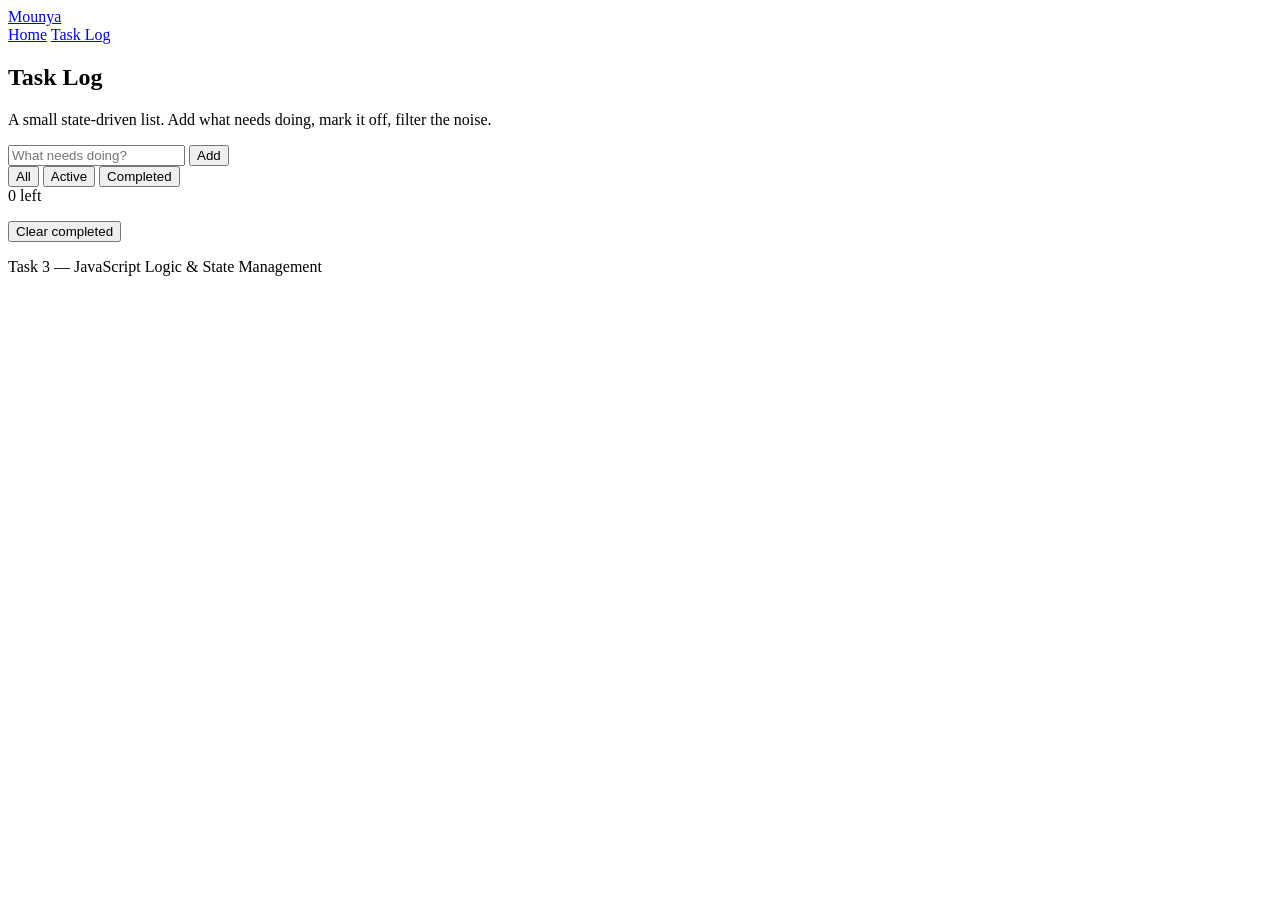
==== todo/todo.html @ 54a949ab "Create todo.html" ====
<!DOCTYPE html>
<html lang="en">
<head>
<meta charset="UTF-8">
<meta name="viewport" content="width=device-width, initial-scale=1.0">
<title>Task Log — Mounya</title>
<link rel="stylesheet" href="todo.css">
</head>
<body>

  <header class="site-header">
    <a class="brand" href="../index.html">Mounya</a>
    <nav class="site-nav">
      <a href="../index.html">Home</a>
      <a href="todo.html" class="active">Task Log</a>
    </nav>
  </header>

  <main class="wrap">
    <section class="intro">
      <h1>Task Log</h1>
      <p>A small state-driven list. Add what needs doing, mark it off, filter the noise.</p>
    </section>

    <form id="task-form" class="entry-row">
      <input
        type="text"
        id="task-input"
        placeholder="What needs doing?"
        autocomplete="off"
        maxlength="120"
        required
      >
      <button type="submit">Add</button>
    </form>

    <div class="toolbar">
      <div class="filters" role="tablist" aria-label="Filter tasks">
        <button class="filter-btn active" data-filter="all" role="tab" aria-selected="true">All</button>
        <button class="filter-btn" data-filter="active" role="tab" aria-selected="false">Active</button>
        <button class="filter-btn" data-filter="completed" role="tab" aria-selected="false">Completed</button>
      </div>
      <span id="task-count" class="task-count">0 left</span>
    </div>

    <ul id="task-list" class="task-list"></ul>

    <p id="empty-state" class="empty-state" hidden>Nothing here yet. Add your first task above.</p>

    <div class="list-footer">
      <button id="clear-completed" type="button">Clear completed</button>
    </div>
  </main>

  <footer class="site-footer">
    <p>Task 3 — JavaScript Logic &amp; State Management</p>
  </footer>

  <script src="todo.js"></script>
</body>
</html>
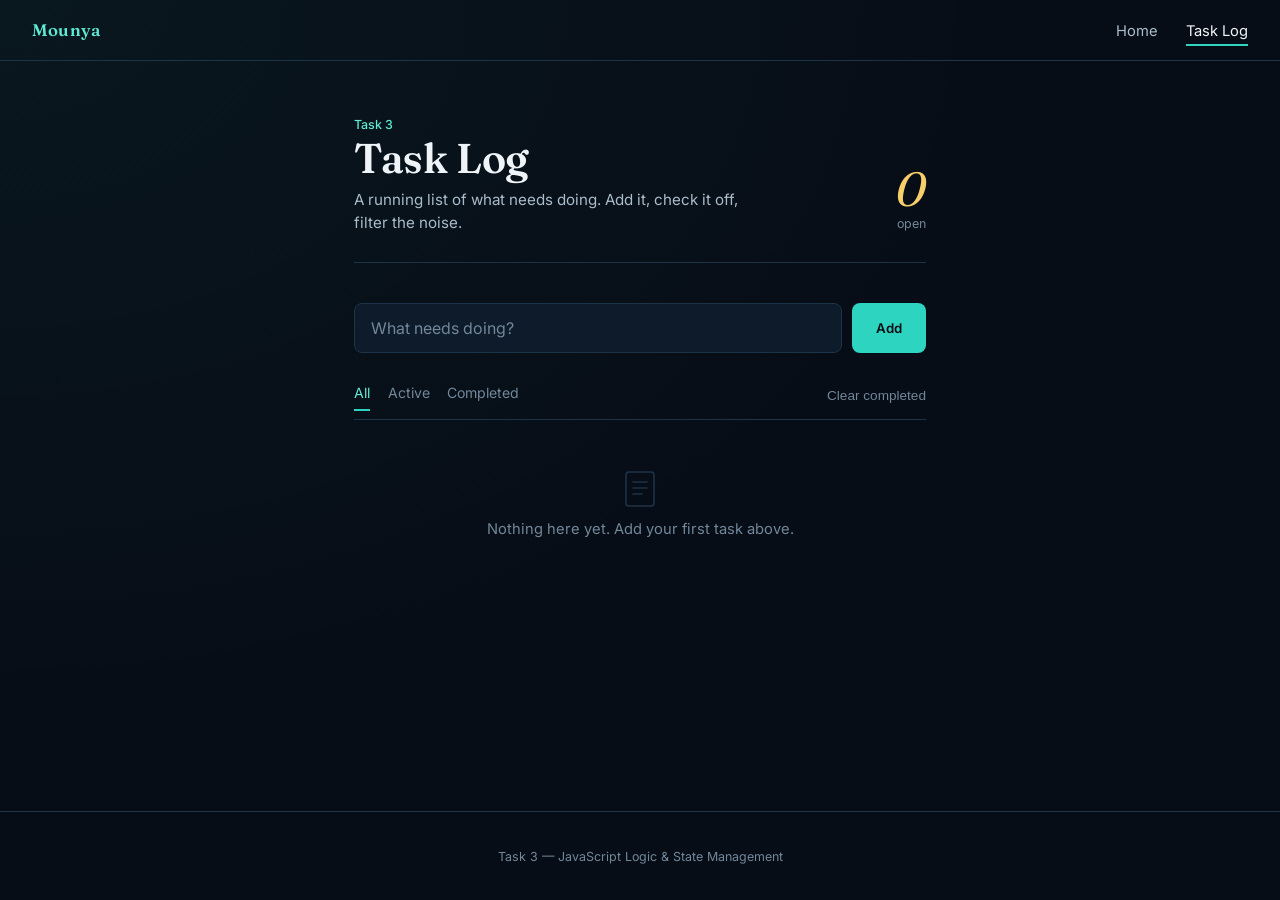
==== commit fb68d481: "Update todo.html" ====
--- a/todo/todo.html
+++ b/todo/todo.html
@@ -4,6 +4,9 @@
 <meta charset="UTF-8">
 <meta name="viewport" content="width=device-width, initial-scale=1.0">
 <title>Task Log — Mounya</title>
+<link rel="preconnect" href="https://fonts.googleapis.com">
+<link rel="preconnect" href="https://fonts.gstatic.com" crossorigin>
+<link href="https://fonts.googleapis.com/css2?family=Fraunces:ital,wght@0,500;0,600;1,500&family=Inter:wght@400;500;600&display=swap" rel="stylesheet">
 <link rel="stylesheet" href="todo.css">
 </head>
 <body>
@@ -17,9 +20,17 @@
   </header>
 
   <main class="wrap">
-    <section class="intro">
-      <h1>Task Log</h1>
-      <p>A small state-driven list. Add what needs doing, mark it off, filter the noise.</p>
+
+    <section class="hero">
+      <div class="hero-text">
+        <p class="eyebrow">Task 3</p>
+        <h1>Task&nbsp;Log</h1>
+        <p class="hero-sub">A running list of what needs doing. Add it, check it off, filter the noise.</p>
+      </div>
+      <div class="hero-stat">
+        <span id="task-count" class="stat-number">0</span>
+        <span class="stat-label">open</span>
+      </div>
     </section>
 
     <form id="task-form" class="entry-row">
@@ -40,16 +51,19 @@
         <button class="filter-btn" data-filter="active" role="tab" aria-selected="false">Active</button>
         <button class="filter-btn" data-filter="completed" role="tab" aria-selected="false">Completed</button>
       </div>
-      <span id="task-count" class="task-count">0 left</span>
+      <button id="clear-completed" type="button">Clear completed</button>
     </div>
 
     <ul id="task-list" class="task-list"></ul>
 
-    <p id="empty-state" class="empty-state" hidden>Nothing here yet. Add your first task above.</p>
+    <div id="empty-state" class="empty-state" hidden>
+      <svg class="empty-icon" width="40" height="40" viewBox="0 0 40 40" fill="none" xmlns="http://www.w3.org/2000/svg">
+        <rect x="6" y="4" width="28" height="34" rx="3" stroke="currentColor" stroke-width="1.6"/>
+        <path d="M13 14h14M13 20h14M13 26h9" stroke="currentColor" stroke-width="1.6" stroke-linecap="round"/>
+      </svg>
+      <p class="empty-text">Nothing here yet. Add your first task above.</p>
+    </div>
 
-    <div class="list-footer">
-      <button id="clear-completed" type="button">Clear completed</button>
-    </div>
   </main>
 
   <footer class="site-footer">
--- a/todo/todo.css
+++ b/todo/todo.css
@@ -0,0 +1,343 @@
+:root {
+  --navy-950: #070d16;
+  --navy-900: #0e1b2a;
+  --navy-800: #142639;
+  --navy-700: #1c3348;
+  --teal-500: #2dd4bf;
+  --teal-400: #5eead4;
+  --amber-300: #f6cf6a;
+  --ink-100: #eef4f7;
+  --ink-300: #a9bccb;
+  --ink-500: #71879a;
+  --danger: #ec8079;
+  --radius: 8px;
+  --serif: 'Fraunces', Georgia, serif;
+  --sans: 'Inter', 'Segoe UI', system-ui, sans-serif;
+}
+
+* { box-sizing: border-box; }
+
+body {
+  margin: 0;
+  min-height: 100vh;
+  background:
+    radial-gradient(ellipse at top left, rgba(45, 212, 191, 0.05), transparent 55%),
+    var(--navy-950);
+  color: var(--ink-100);
+  font-family: var(--sans);
+  display: flex;
+  flex-direction: column;
+}
+
+/* ---- Header ---- */
+.site-header {
+  display: flex;
+  align-items: center;
+  justify-content: space-between;
+  padding: 1.25rem 2rem;
+  border-bottom: 1px solid var(--navy-700);
+}
+
+.brand {
+  color: var(--teal-400);
+  font-family: var(--serif);
+  font-weight: 600;
+  font-size: 1.05rem;
+  text-decoration: none;
+  letter-spacing: 0.01em;
+}
+
+.site-nav a {
+  color: var(--ink-300);
+  text-decoration: none;
+  margin-left: 1.5rem;
+  font-size: 0.92rem;
+  padding-bottom: 4px;
+  border-bottom: 2px solid transparent;
+}
+
+.site-nav a.active,
+.site-nav a:hover {
+  color: var(--ink-100);
+  border-bottom-color: var(--teal-500);
+}
+
+/* ---- Layout ---- */
+.wrap {
+  flex: 1;
+  width: 100%;
+  max-width: 620px;
+  margin: 0 auto;
+  padding: 3.5rem 1.5rem 2.5rem;
+}
+
+/* ---- Hero ---- */
+.hero {
+  display: flex;
+  align-items: flex-end;
+  justify-content: space-between;
+  gap: 1.5rem;
+  margin-bottom: 2.5rem;
+  padding-bottom: 1.75rem;
+  border-bottom: 1px solid var(--navy-700);
+}
+
+.eyebrow {
+  margin: 0 0 0.35rem;
+  color: var(--teal-400);
+  font-size: 0.78rem;
+  font-weight: 500;
+}
+
+.hero-text h1 {
+  margin: 0 0 0.6rem;
+  font-family: var(--serif);
+  font-weight: 600;
+  font-size: 2.6rem;
+  line-height: 1;
+  letter-spacing: -0.01em;
+}
+
+.hero-sub {
+  margin: 0;
+  color: var(--ink-300);
+  max-width: 40ch;
+  line-height: 1.5;
+  font-size: 0.95rem;
+}
+
+.hero-stat {
+  flex-shrink: 0;
+  text-align: right;
+  padding-bottom: 0.2rem;
+}
+
+.stat-number {
+  display: block;
+  font-family: var(--serif);
+  font-style: italic;
+  font-size: 3rem;
+  line-height: 1;
+  color: var(--amber-300);
+}
+
+.stat-label {
+  display: block;
+  color: var(--ink-500);
+  font-size: 0.78rem;
+  margin-top: 0.2rem;
+}
+
+/* ---- Entry row ---- */
+.entry-row {
+  display: flex;
+  gap: 0.6rem;
+  margin-bottom: 1.75rem;
+}
+
+#task-input {
+  flex: 1;
+  padding: 0.85rem 1rem;
+  border-radius: var(--radius);
+  border: 1px solid var(--navy-700);
+  background: var(--navy-900);
+  color: var(--ink-100);
+  font-family: var(--sans);
+  font-size: 1rem;
+}
+
+#task-input:focus {
+  outline: none;
+  border-color: var(--teal-500);
+  box-shadow: 0 0 0 3px rgba(45, 212, 191, 0.14);
+}
+
+#task-input::placeholder { color: var(--ink-500); }
+
+.entry-row button[type="submit"] {
+  padding: 0 1.5rem;
+  border-radius: var(--radius);
+  border: none;
+  background: var(--teal-500);
+  color: var(--navy-950);
+  font-weight: 600;
+  font-family: var(--sans);
+  cursor: pointer;
+  transition: background 0.15s ease, transform 0.1s ease;
+}
+
+.entry-row button[type="submit"]:hover { background: var(--teal-400); }
+.entry-row button[type="submit"]:active { transform: scale(0.97); }
+
+/* ---- Toolbar ---- */
+.toolbar {
+  display: flex;
+  align-items: center;
+  justify-content: space-between;
+  margin-bottom: 0.5rem;
+  flex-wrap: wrap;
+  gap: 0.75rem;
+}
+
+.filters {
+  display: flex;
+  gap: 1.1rem;
+}
+
+.filter-btn {
+  background: transparent;
+  border: none;
+  border-bottom: 2px solid transparent;
+  color: var(--ink-500);
+  padding: 0.2rem 0 0.5rem;
+  font-family: var(--sans);
+  font-size: 0.88rem;
+  cursor: pointer;
+}
+
+.filter-btn.active {
+  color: var(--teal-400);
+  border-bottom-color: var(--teal-500);
+}
+
+.filter-btn:hover:not(.active) { color: var(--ink-300); }
+
+#clear-completed {
+  background: transparent;
+  border: none;
+  color: var(--ink-500);
+  font-size: 0.85rem;
+  cursor: pointer;
+  padding: 0.2rem 0;
+}
+
+#clear-completed:hover { color: var(--danger); }
+
+/* ---- Task list: flat rows, not cards ---- */
+.task-list {
+  list-style: none;
+  margin: 0;
+  padding: 0;
+  border-top: 1px solid var(--navy-700);
+}
+
+.task-item {
+  display: flex;
+  align-items: center;
+  gap: 0.85rem;
+  padding: 0.85rem 0.25rem;
+  border-bottom: 1px solid var(--navy-700);
+  border-left: 2px solid transparent;
+  transition: border-left-color 0.15s ease, padding-left 0.15s ease;
+}
+
+.task-item:hover,
+.task-item:focus-within {
+  border-left-color: var(--teal-500);
+  padding-left: 0.6rem;
+}
+
+.task-item .toggle {
+  width: 19px;
+  height: 19px;
+  flex-shrink: 0;
+  border-radius: 50%;
+  border: 1.5px solid var(--ink-500);
+  background: transparent;
+  cursor: pointer;
+  position: relative;
+  padding: 0;
+}
+
+.task-item.completed .toggle {
+  border-color: var(--teal-500);
+  background: var(--teal-500);
+}
+
+.task-item.completed .toggle::after {
+  content: "";
+  position: absolute;
+  left: 5px;
+  top: 1px;
+  width: 5px;
+  height: 9px;
+  border: solid var(--navy-950);
+  border-width: 0 2px 2px 0;
+  transform: rotate(45deg);
+}
+
+.task-text {
+  flex: 1;
+  font-size: 0.98rem;
+  word-break: break-word;
+}
+
+.task-item.completed .task-text {
+  color: var(--ink-500);
+  text-decoration: line-through;
+}
+
+.task-text[contenteditable="true"] {
+  outline: none;
+  border-bottom: 1px dashed var(--teal-500);
+}
+
+.task-actions {
+  display: flex;
+  gap: 0.3rem;
+  opacity: 0;
+  transition: opacity 0.15s ease;
+}
+
+.task-item:hover .task-actions,
+.task-item:focus-within .task-actions {
+  opacity: 1;
+}
+
+.task-actions button {
+  background: transparent;
+  border: none;
+  color: var(--ink-500);
+  cursor: pointer;
+  font-size: 0.82rem;
+  font-family: var(--sans);
+  padding: 0.2rem 0.4rem;
+}
+
+.task-actions button:hover { color: var(--ink-100); }
+.task-actions .delete:hover { color: var(--danger); }
+
+/* ---- Empty state ---- */
+.empty-state {
+  display: flex;
+  flex-direction: column;
+  align-items: center;
+  gap: 0.75rem;
+  text-align: center;
+  color: var(--ink-500);
+  padding: 3rem 0 2rem;
+}
+
+.empty-icon { color: var(--navy-700); }
+
+.empty-text {
+  margin: 0;
+  font-size: 0.92rem;
+}
+
+/* ---- Footer ---- */
+.site-footer {
+  text-align: center;
+  padding: 1.5rem;
+  color: var(--ink-500);
+  font-size: 0.78rem;
+  border-top: 1px solid var(--navy-700);
+}
+
+@media (max-width: 480px) {
+  .site-header { padding: 1rem 1.25rem; }
+  .wrap { padding: 2.5rem 1.25rem 1.5rem; }
+  .hero { flex-direction: column; align-items: flex-start; gap: 0.75rem; }
+  .hero-stat { text-align: left; }
+  .hero-text h1 { font-size: 2.1rem; }
+}
